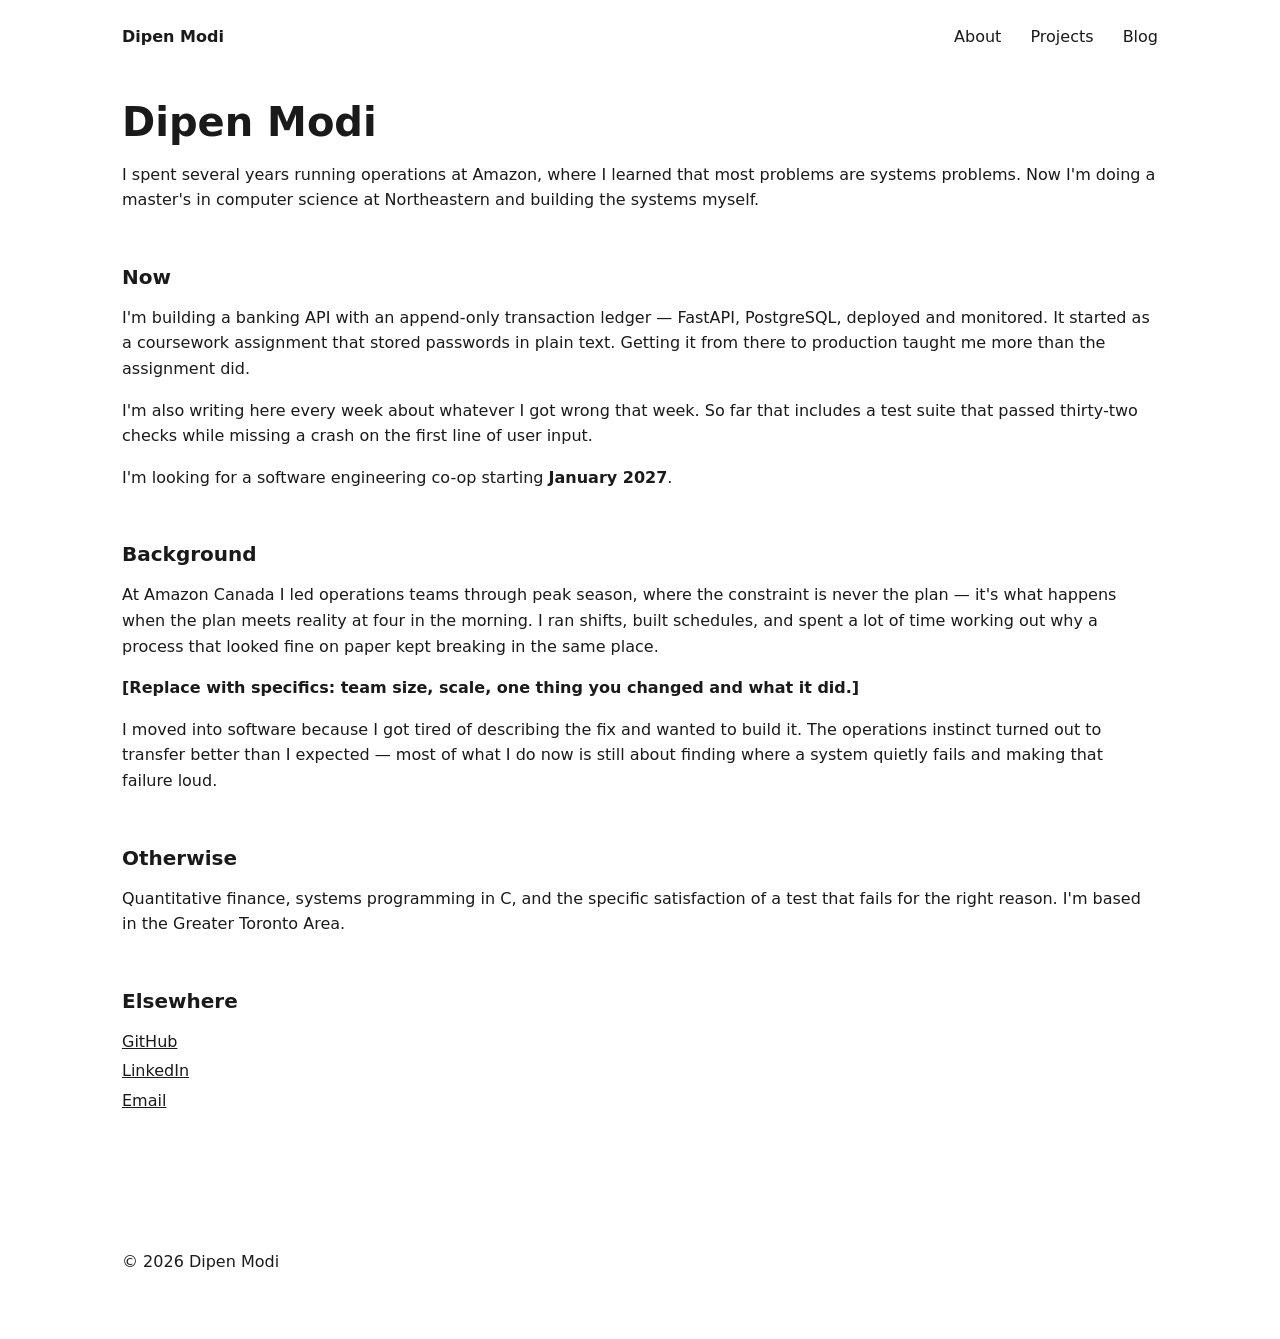
==== index.html @ b19bd4fd "Added base stylesheet and About Page layout" ====
<!DOCTYPE html>
<html lang="en">
<head>
    <meta charset="UTF-8">
    <meta name="viewport" content="width=device-width, initial-scale=1.0">
    <title>Dipen Modi</title>
    <meta name="description" content="Software engineer and CS master's student in Toronto. Previously operations at Amazon. I write about what I build.">
    <link rel="stylesheet" href="/styles.css">
</head>
<body>

<header class="site-header">
    <a class="wordmark" href="/">Dipen Modi</a>
    <nav class="site-nav">
        <a href="/">About</a>
        <a href="/projects/">Projects</a>
        <a href="/blog/">Blog</a>
    </nav>
</header>

<main>

    <section class="intro">
        <h1>Dipen Modi</h1>
        <p class="lede">
            I spent several years running operations at Amazon, where I learned
            that most problems are systems problems. Now I'm doing a master's in
            computer science at Northeastern and building the systems myself.
        </p>
    </section>

    <section class="now">
        <h2>Now</h2>
        <p>
            I'm building a banking API with an append-only transaction ledger —
            FastAPI, PostgreSQL, deployed and monitored. It started as a
            coursework assignment that stored passwords in plain text. Getting it
            from there to production taught me more than the assignment did.
        </p>
        <p>
            I'm also writing here every week about whatever I got wrong that
            week. So far that includes a test suite that passed thirty-two
            checks while missing a crash on the first line of user input.
        </p>
        <p>
            I'm looking for a software engineering co-op starting
            <strong>January 2027</strong>.
        </p>
    </section>

    <section class="background">
        <h2>Background</h2>
        <p>
            At Amazon Canada I led operations teams through peak season, where
            the constraint is never the plan — it's what happens when the plan
            meets reality at four in the morning. I ran shifts, built schedules,
            and spent a lot of time working out why a process that looked fine on
            paper kept breaking in the same place.
        </p>
        <p>
            <strong>[Replace with specifics: team size, scale, one thing you
            changed and what it did.]</strong>
        </p>
        <p>
            I moved into software because I got tired of describing the fix and
            wanted to build it. The operations instinct turned out to transfer
            better than I expected — most of what I do now is still about finding
            where a system quietly fails and making that failure loud.
        </p>
    </section>

    <section class="interests">
        <h2>Otherwise</h2>
        <p>
            Quantitative finance, systems programming in C, and the specific
            satisfaction of a test that fails for the right reason. I'm based in
            the Greater Toronto Area.
        </p>
    </section>

    <section class="contact">
        <h2>Elsewhere</h2>
        <ul class="link-list">
            <li><a href="https://github.com/dmodi07">GitHub</a></li>
            <li><a href="https://linkedin.com/in/[YOUR-HANDLE]">LinkedIn</a></li>
            <li><a href="mailto:[YOUR-EMAIL]">Email</a></li>
        </ul>
    </section>

</main>

<footer class="site-footer">
    <p>&copy; 2026 Dipen Modi</p>
</footer>

</body>
</html>
---- styles.css ----
/* Reset and base: wiping browser defaults */
* {
    box-sizing: border-box;
    margin: 0;
    padding: 0;
}

body {
    font-family: system-ui, sans-serif; /* if not supported, fall back to sans-serif */
    line-height: 1.6;   /* unitless meaning 1.6 times the font size */
    color: #1a1a1a;
    background: #ffffff;
}

/* The Container: */
.site-header,
main,
.site-footer {
    max-width: 1100px;
    margin-left: auto;
    margin-right: auto;
    padding-left: 32px;
    padding-right: 32px;
}



.site-header {
    display: flex;
    justify-content: space-between;
    align-items: center;
    padding-top: 24px;
    padding-bottom: 24px;
}

.wordmark{
    text-decoration: none;
    font-weight: 600;
}

main {
    padding-top: 24px;
    padding-bottom: 64px;
}

.site-footer {
    padding-top: 24px;
    padding-bottom: 48px;
}

.link-list {
    list-style: none;
}

.link-list li {
    margin-bottom: 4px;
}

/* Typography: */
h1 {
    font-size: 2.5rem;  /* rem = relative to the root font size (16px by default) */
    line-height: 1.2;
    margin-bottom: 16px;
}

h2 {
    font-size: 1.25rem;
    margin-bottom: 12px;
}

p {
    margin-bottom: 16px;
}


/* Links and nav: */
a {
    color: #1a1a1a;
}

.site-nav a {
    text-decoration: none;
    margin-left: 24px;
}

.site-nav a:hover {
    text-decoration: underline;
}


/* Spacing between Sections: */
main section {
    margin-bottom: 48px;
}
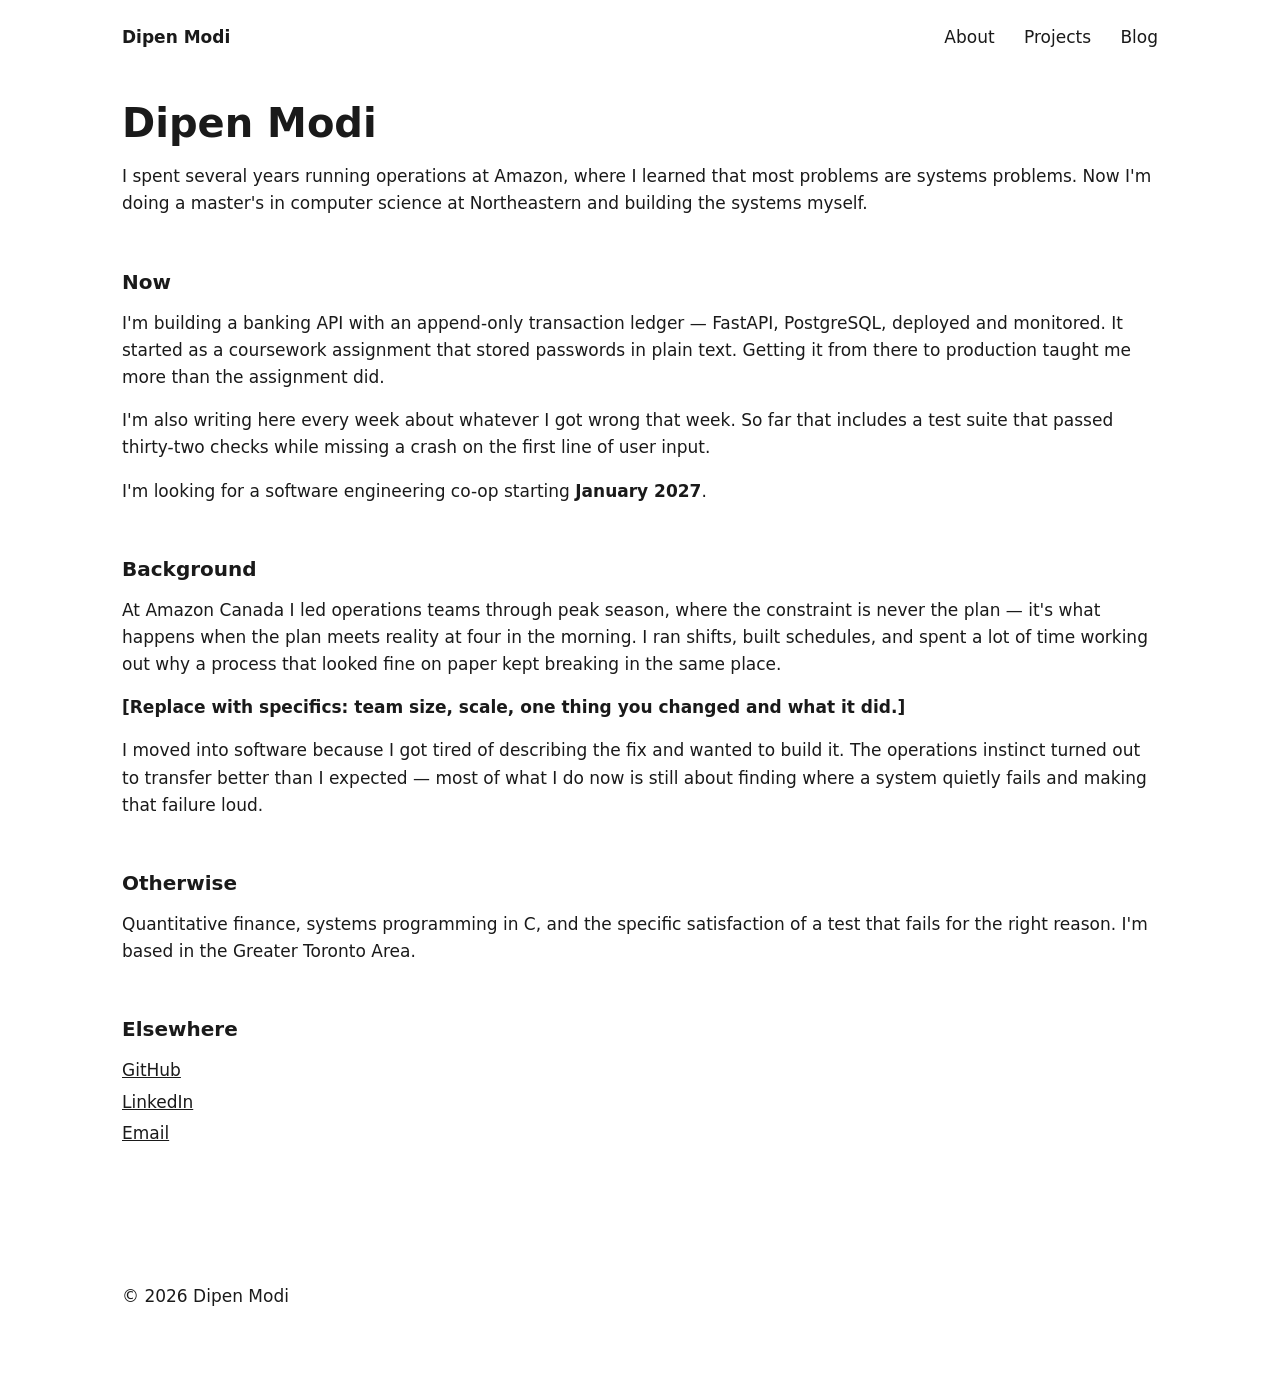
==== commit 8815223c: "Edited stylesheet" ====
--- a/index.html
+++ b/index.html
@@ -20,7 +20,7 @@
 
 <main>
 
-    <section class="intro">
+    <section class="intro prose">
         <h1>Dipen Modi</h1>
         <p class="lede">
             I spent several years running operations at Amazon, where I learned
@@ -29,7 +29,7 @@
         </p>
     </section>
 
-    <section class="now">
+    <section class="now prose">
         <h2>Now</h2>
         <p>
             I'm building a banking API with an append-only transaction ledger —
@@ -48,7 +48,7 @@
         </p>
     </section>
 
-    <section class="background">
+    <section class="background prose">
         <h2>Background</h2>
         <p>
             At Amazon Canada I led operations teams through peak season, where
@@ -69,7 +69,7 @@
         </p>
     </section>
 
-    <section class="interests">
+    <section class="interests prose">
         <h2>Otherwise</h2>
         <p>
             Quantitative finance, systems programming in C, and the specific
--- a/styles.css
+++ b/styles.css
@@ -10,6 +10,7 @@
     line-height: 1.6;   /* unitless meaning 1.6 times the font size */
     color: #1a1a1a;
     background: #ffffff;
+    font-size: 1.0625rem;   /* 17px */
 }
 
 /* The Container: */
@@ -23,6 +24,10 @@
     padding-right: 32px;
 }
 
+/* Narrow: for reading */
+.prose {
+    max-width: 120ch;
+}
 
 
 .site-header {
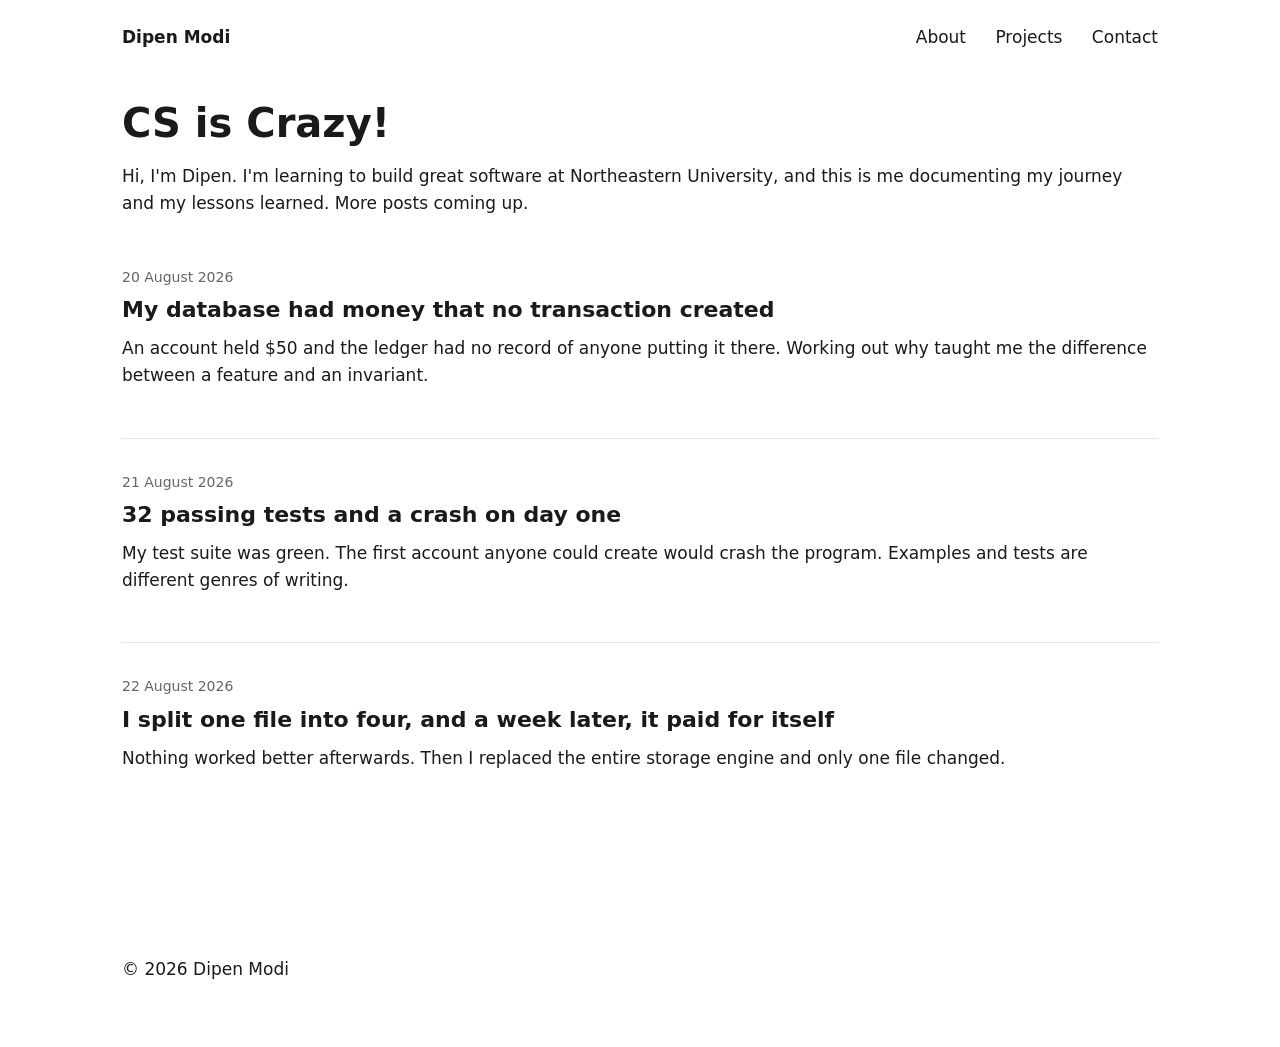
==== commit 5fbf88fd: "Restructuring site: Blog as homepage" ====
--- a/index.html
+++ b/index.html
@@ -1,97 +1,52 @@
 <!DOCTYPE html>
 <html lang="en">
-<head>
-    <meta charset="UTF-8">
-    <meta name="viewport" content="width=device-width, initial-scale=1.0">
-    <title>Dipen Modi</title>
-    <meta name="description" content="Software engineer and CS master's student in Toronto. Previously operations at Amazon. I write about what I build.">
-    <link rel="stylesheet" href="/styles.css">
-</head>
-<body>
+    <head>
+        <meta charset="UTF-8">
+        <meta name="viewport" content="width=device-width, initial-scale=1.0">
+        <title>CS is Crazy</title>
+        <meta name="description" content="I'm learning to build software and this is me documenting my journey and lessons learned.">
+        <link rel="stylesheet" href="/styles.css">
+    </head>
 
-<header class="site-header">
-    <a class="wordmark" href="/">Dipen Modi</a>
-    <nav class="site-nav">
-        <a href="/">About</a>
-        <a href="/projects/">Projects</a>
-        <a href="/blog/">Blog</a>
-    </nav>
-</header>
+    <body>
+        <header class="site-header">
+            <a class="wordmark" href="/">Dipen Modi</a>
+            <nav class="site-nav">
+                <a href="/about/">About</a>
+                <a href="/projects/">Projects</a>
+                <a href="/contact/">Contact</a>
+            </nav>
+        </header>
 
-<main>
+        <main>
+            <section class="page-intro prose">
+                <h1>CS is Crazy!</h1>
+                <p>Hi, I'm Dipen. I'm learning to build great software at Northeastern University, and this is me documenting my journey and my lessons learned. More posts coming up.</p>
+            </section>
 
-    <section class="intro prose">
-        <h1>Dipen Modi</h1>
-        <p class="lede">
-            I spent several years running operations at Amazon, where I learned
-            that most problems are systems problems. Now I'm doing a master's in
-            computer science at Northeastern and building the systems myself.
-        </p>
-    </section>
+            <section class="post-list prose">
+                <article class="post-item">
+                    <p class="post-date"><time datetime="2026-08-20">20 August 2026</time></p>
+                    <h2><a href="/blog/money-no-transaction-created/">My database had money that no transaction created</a></h2>
+                    <p>An account held $50 and the ledger had no record of anyone putting it there. Working out why taught me the difference between a feature and an invariant.</p>
+                </article>
 
-    <section class="now prose">
-        <h2>Now</h2>
-        <p>
-            I'm building a banking API with an append-only transaction ledger —
-            FastAPI, PostgreSQL, deployed and monitored. It started as a
-            coursework assignment that stored passwords in plain text. Getting it
-            from there to production taught me more than the assignment did.
-        </p>
-        <p>
-            I'm also writing here every week about whatever I got wrong that
-            week. So far that includes a test suite that passed thirty-two
-            checks while missing a crash on the first line of user input.
-        </p>
-        <p>
-            I'm looking for a software engineering co-op starting
-            <strong>January 2027</strong>.
-        </p>
-    </section>
+                <article class="post-item">
+                    <p class="post-date"><time datetime="2026-08-21">21 August 2026</time></p>
+                    <h2><a href="/blog/32-passing-tests/">32 passing tests and a crash on day one</a></h2>
+                    <p>My test suite was green. The first account anyone could create would crash the program. Examples and tests are different genres of writing.</p>
+                </article>
 
-    <section class="background prose">
-        <h2>Background</h2>
-        <p>
-            At Amazon Canada I led operations teams through peak season, where
-            the constraint is never the plan — it's what happens when the plan
-            meets reality at four in the morning. I ran shifts, built schedules,
-            and spent a lot of time working out why a process that looked fine on
-            paper kept breaking in the same place.
-        </p>
-        <p>
-            <strong>[Replace with specifics: team size, scale, one thing you
-            changed and what it did.]</strong>
-        </p>
-        <p>
-            I moved into software because I got tired of describing the fix and
-            wanted to build it. The operations instinct turned out to transfer
-            better than I expected — most of what I do now is still about finding
-            where a system quietly fails and making that failure loud.
-        </p>
-    </section>
+                <article class="post-item">
+                    <p class="post-date"><time datetime="2026-08-22">22 August 2026</time></p>
+                    <h2><a href="/blog/one-file-into-four/">I split one file into four, and a week later, it paid for itself</a></h2>
+                    <p>Nothing worked better afterwards. Then I replaced the entire storage engine and only one file changed.</p>
+                </article>
+            </section>
+        </main>
 
-    <section class="interests prose">
-        <h2>Otherwise</h2>
-        <p>
-            Quantitative finance, systems programming in C, and the specific
-            satisfaction of a test that fails for the right reason. I'm based in
-            the Greater Toronto Area.
-        </p>
-    </section>
-
-    <section class="contact">
-        <h2>Elsewhere</h2>
-        <ul class="link-list">
-            <li><a href="https://github.com/dmodi07">GitHub</a></li>
-            <li><a href="https://linkedin.com/in/[YOUR-HANDLE]">LinkedIn</a></li>
-            <li><a href="mailto:[YOUR-EMAIL]">Email</a></li>
-        </ul>
-    </section>
-
-</main>
-
-<footer class="site-footer">
-    <p>&copy; 2026 Dipen Modi</p>
-</footer>
-
-</body>
+        <footer class="site-footer">
+            <p>&copy; 2026 Dipen Modi</p>
+        </footer>
+    </body>
 </html>
--- a/styles.css
+++ b/styles.css
@@ -1,105 +1,270 @@
-/* Reset and base: wiping browser defaults */
-* {
-    box-sizing: border-box;
-    margin: 0;
-    padding: 0;
+    /* Reset and base: wiping browser defaults */
+    * {
+        box-sizing: border-box;
+        margin: 0;
+        padding: 0;
+    }
+
+    body {
+        font-family: system-ui, sans-serif; /* if not supported, fall back to sans-serif */
+        line-height: 1.6;   /* unitless meaning 1.6 times the font size */
+        color: #1a1a1a;
+        background: #ffffff;
+        font-size: 1.0625rem;   /* 17px */
+    }
+
+    /* The Container: */
+    .site-header,
+    main,
+    .site-footer {
+        max-width: 1100px;
+        margin-left: auto;
+        margin-right: auto;
+        padding-left: 32px;
+        padding-right: 32px;
+    }
+
+    /* Narrow: for reading */
+    .prose {
+        max-width: 120ch;
+    }
+
+
+    .site-header {
+        display: flex;
+        justify-content: space-between;
+        align-items: center;
+        padding-top: 24px;
+        padding-bottom: 24px;
+    }
+
+    .wordmark{
+        text-decoration: none;
+        font-weight: 600;
+    }
+
+    main {
+        padding-top: 24px;
+        padding-bottom: 64px;
+    }
+
+    .site-footer {
+        padding-top: 24px;
+        padding-bottom: 48px;
+    }
+
+    .link-list {
+        list-style: none;
+    }
+
+    .link-list li {
+        margin-bottom: 4px;
+    }
+
+    /* Typography: */
+    h1 {
+        font-size: 2.5rem;  /* rem = relative to the root font size (16px by default) */
+        line-height: 1.2;
+        margin-bottom: 16px;
+    }
+
+    h2 {
+        font-size: 1.25rem;
+        margin-bottom: 12px;
+    }
+
+    p {
+        margin-bottom: 16px;
+        /* Latex-like wrap: */
+        /* text-align: justify;
+        hyphens: auto;
+        */
+    }
+
+
+    /* Links and nav: */
+    a {
+        color: #1a1a1a;
+    }
+
+    .site-nav a {
+        text-decoration: none;
+        margin-left: 24px;
+    }
+
+    .site-nav a:hover {
+        text-decoration: underline;
+    }
+
+
+    /* Spacing between Sections: */
+    main section {
+        margin-bottom: 48px;
+    }
+
+
+/*  Responsive: phones & small screens
+    Rules in here only apply when the viewport is <700px */
+@media (max-width: 700px) {
+    /*
+    .site-header {
+        flex-direction: column;
+        align-items: flex-start;
+        gap: 12px;
+    }
+    */
+
+    .site-nav {
+        display: flex;
+        flex-wrap: wrap;
+        gap: 20px;
+    }
+
+    .site-nav a {
+        margin-left: 0;
+    }
+
+    .site-header,
+    main,
+    .site-footer {
+        padding-left: 20px;
+        padding-right: 20px;
+    }
+
+    h1 {
+        font-size: 2rem;
+    }
+
+    main section {
+        margin-bottom: 36px;
+    }
+
+    p {
+        text-align: justify;
+        hyphens: auto;
+    }
 }
 
-body {
-    font-family: system-ui, sans-serif; /* if not supported, fall back to sans-serif */
-    line-height: 1.6;   /* unitless meaning 1.6 times the font size */
-    color: #1a1a1a;
-    background: #ffffff;
-    font-size: 1.0625rem;   /* 17px */
-}
-
-/* The Container: */
-.site-header,
-main,
-.site-footer {
-    max-width: 1100px;
-    margin-left: auto;
-    margin-right: auto;
-    padding-left: 32px;
-    padding-right: 32px;
-}
-
-/* Narrow: for reading */
-.prose {
-    max-width: 120ch;
-}
-
-
-.site-header {
-    display: flex;
-    justify-content: space-between;
-    align-items: center;
-    padding-top: 24px;
-    padding-bottom: 24px;
-}
-
-.wordmark{
-    text-decoration: none;
-    font-weight: 600;
-}
-
-main {
-    padding-top: 24px;
-    padding-bottom: 64px;
-}
-
-.site-footer {
-    padding-top: 24px;
-    padding-bottom: 48px;
-}
-
-.link-list {
-    list-style: none;
-}
-
-.link-list li {
-    margin-bottom: 4px;
-}
-
-/* Typography: */
-h1 {
-    font-size: 2.5rem;  /* rem = relative to the root font size (16px by default) */
-    line-height: 1.2;
-    margin-bottom: 16px;
-}
-
-h2 {
-    font-size: 1.25rem;
-    margin-bottom: 12px;
-}
-
-p {
-    margin-bottom: 16px;
-}
-
-
-/* Links and nav: */
-a {
-    color: #1a1a1a;
-}
-
-.site-nav a {
-    text-decoration: none;
-    margin-left: 24px;
-}
-
-.site-nav a:hover {
-    text-decoration: underline;
-}
-
-
-/* Spacing between Sections: */
-main section {
-    margin-bottom: 48px;
-}
-
-
-
-
-
-
+/*  Projects  */
+    .project-grid {
+        display: grid;
+        grid-template-columns: repeat(auto-fit, minmax(320px, 1fr));
+        gap: 24px;
+    }
+
+    .project-card {
+        border: 1px solid #e5e5e5;
+        border-radius: 8px;
+        padding: 24px;
+    }
+
+    .project-card h2 {
+        margin-bottom: 4px;
+    }
+
+    .project-stack {
+        font-size: 0.875rem;
+        color: #666;
+        margin-bottom: 16px;
+    }
+
+    .project-links {
+        margin-bottom: 0;
+    }
+
+    .project-links a {
+        margin-right: 16px;
+    }
+
+
+/*  Blog index  */
+    .post-item {
+        padding-bottom: 32px;
+        margin-bottom: 32px;
+        border-bottom: 1px solid #e5e5e5;
+    }
+
+    .post-item:last-child {
+        border-bottom: none;
+    }
+
+    .post-date {
+        font-size: 0.875rem;
+        color: #666;
+        margin-bottom: 4px;
+    }
+
+    .post-item h2 {
+        font-size: 1.375rem;
+        margin-bottom: 8px;
+    }
+
+    .post-item h2 a {
+        text-decoration: none;
+    }
+
+    .post-item h2 a:hover {
+        text-decoration: underline;
+    }
+
+
+
+/*  Post pages  */
+    .post-header {
+        margin-bottom: 32px;
+    }
+
+    .post h2 {
+        font-size: 1.375rem;
+        margin-top: 40px;
+        margin-bottom: 12px;
+    }
+
+    .post pre {
+        background: #f6f6f6;
+        border-radius: 6px;
+        padding: 16px;
+        overflow-x: auto;   /* long code lines get a horizontal scrollbar */
+        margin-bottom: 20px;
+        font-size: 0.875rem;
+        line-height: 1.5;
+    }
+
+    .post code {
+        font-family: ui-monospace, "SF Mono", Menlo, menospace;
+    }
+
+    .post :not(pre) > code {
+        background: #f0f0f0;
+        padding: 2px 5px;
+        border-radius: 4px;
+        font-size: 0.9em;
+    }
+
+    .post-back {
+        margin-top: 56px;
+        padding-top: 24px;
+        border-top: 1px solid #e5e5e5;
+        font-size: 0.9375rem;
+    }
+
+    .post-back a {
+        text-decoration: none;
+        color: #666;
+    }
+
+    .post-back a:hover {
+        color: #1a1a1a;
+    }
+
+    .post blockquote {
+        border-left: 3px solid #1a1a1a;
+        padding-left: 20px;
+        margin: 24px 0;
+        font-style: italic;
+    }
+
+    .post ul {
+        margin-bottom: 20px;
+        padding-left: 24px;
+    }
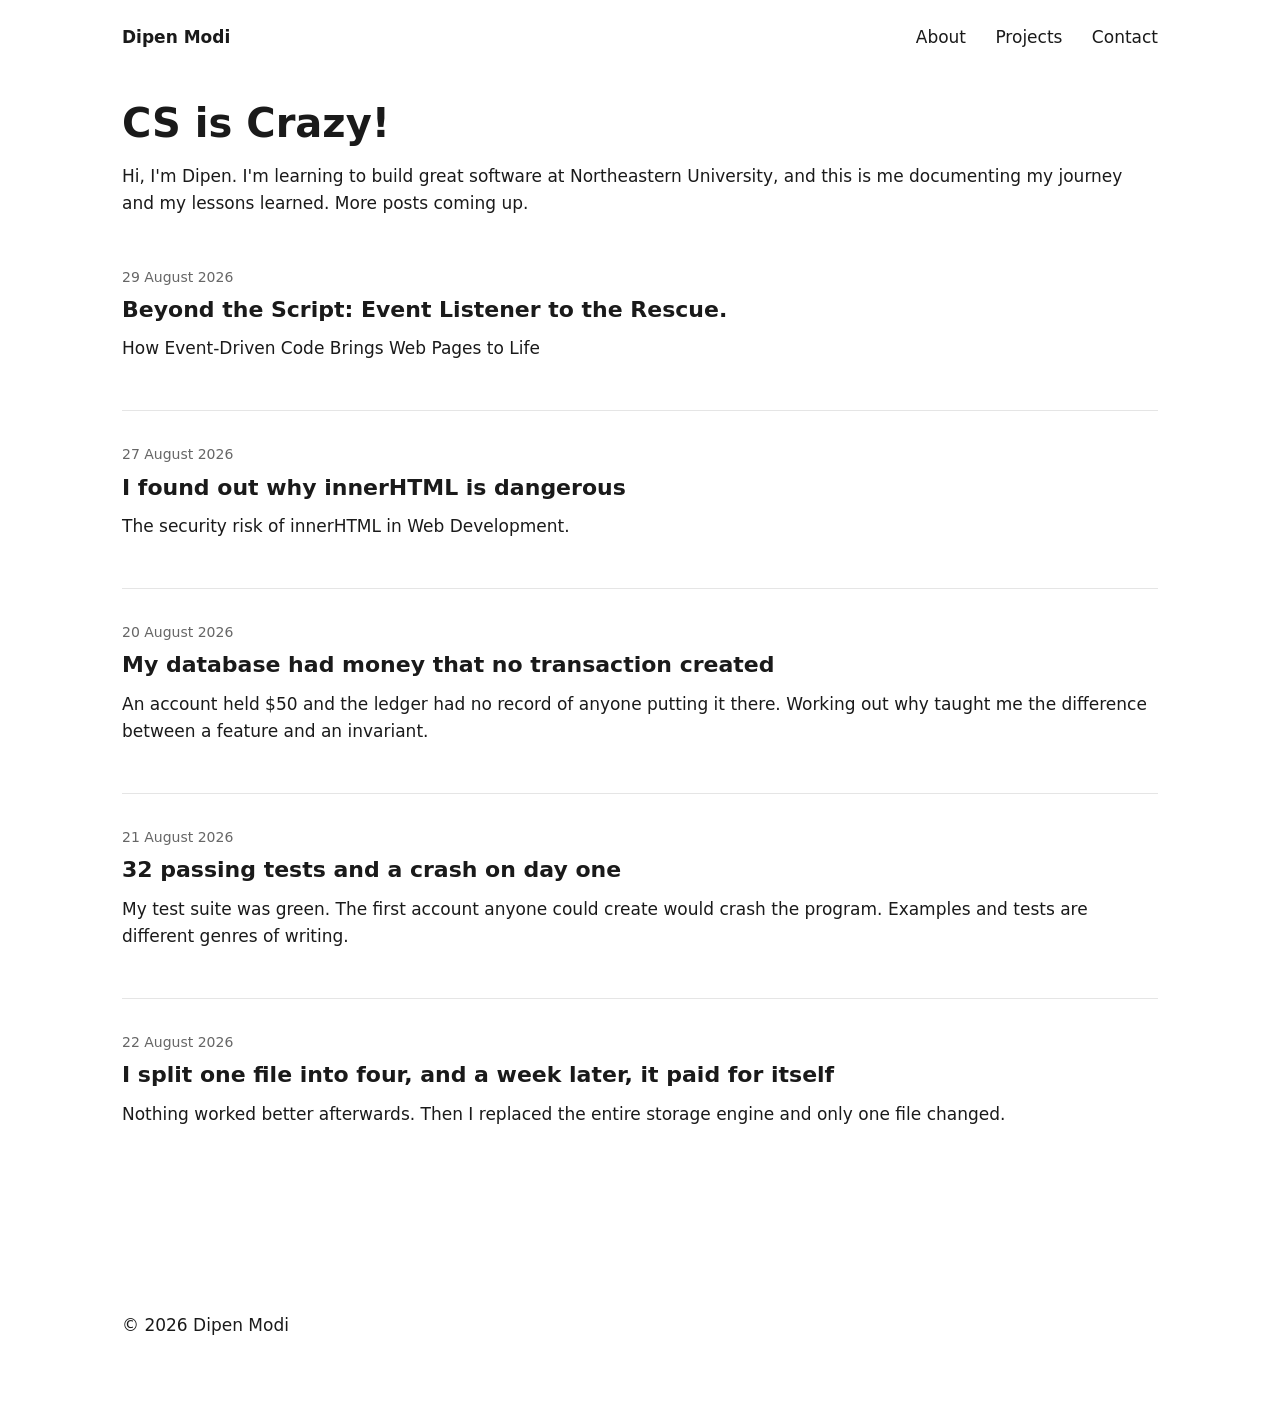
==== commit d48d90a5: "fixed 'All posts' not working error" ====
--- a/index.html
+++ b/index.html
@@ -25,6 +25,19 @@
             </section>
 
             <section class="post-list prose">
+
+                <article class="post-item">
+                    <p class="post-date"><time datetime="2026-08-29">29 August 2026</time></p>
+                    <h2><a href="/blog/event-listener-to-the-rescue/">Beyond the Script: Event Listener to the Rescue.</a></h2>
+                    <p>How Event-Driven Code Brings Web Pages to Life</p>
+                </article>
+
+                <article class="post-item">
+                    <p class="post-date"><time datetime="2026-08-27">27 August 2026</time></p>
+                    <h2><a href="/blog/I-found-out-why-innerHTML-is-dangerous">I found out why innerHTML is dangerous</a></h2>
+                    <p>The security risk of innerHTML in Web Development.</p>
+                </article>
+
                 <article class="post-item">
                     <p class="post-date"><time datetime="2026-08-20">20 August 2026</time></p>
                     <h2><a href="/blog/money-no-transaction-created/">My database had money that no transaction created</a></h2>
@@ -42,6 +55,8 @@
                     <h2><a href="/blog/one-file-into-four/">I split one file into four, and a week later, it paid for itself</a></h2>
                     <p>Nothing worked better afterwards. Then I replaced the entire storage engine and only one file changed.</p>
                 </article>
+
+
             </section>
         </main>
 
--- a/styles.css
+++ b/styles.css
@@ -268,3 +268,51 @@
         margin-bottom: 20px;
         padding-left: 24px;
     }
+
+
+
+
+
+
+
+/*  Contact Form  */
+    .contact-form label {
+        display: block;
+        margin-bottom: 4px;
+        font-size: 0.9375rem;
+    }
+
+    .contact-form input[type="text"],
+    .contact-form input[type="email"],
+    .contact-form textarea {
+        display: block;
+        width: 100%;
+        max-width: 480px;
+        padding: 10px 12px;
+        margin-bottom: 20px;
+        border: 1px solid #ccc;
+        border-radius: 6px;
+        font-family: inherit; /* without inherit, */
+        font-size: 1rem;
+    }
+
+    .contact-form textarea{
+        resize: vertical;
+    }
+
+    .contact-form button {
+        padding: 10px 24px;
+        border: none;
+        border-radius: 6px;
+        background: #1a1a1a;
+        color: #fff;
+        font-family: inherit;
+        font-size: 1rem;
+        cursor: pointer;
+    }
+
+    .contact-form button:hover {
+        background: #444;
+    }
+
+
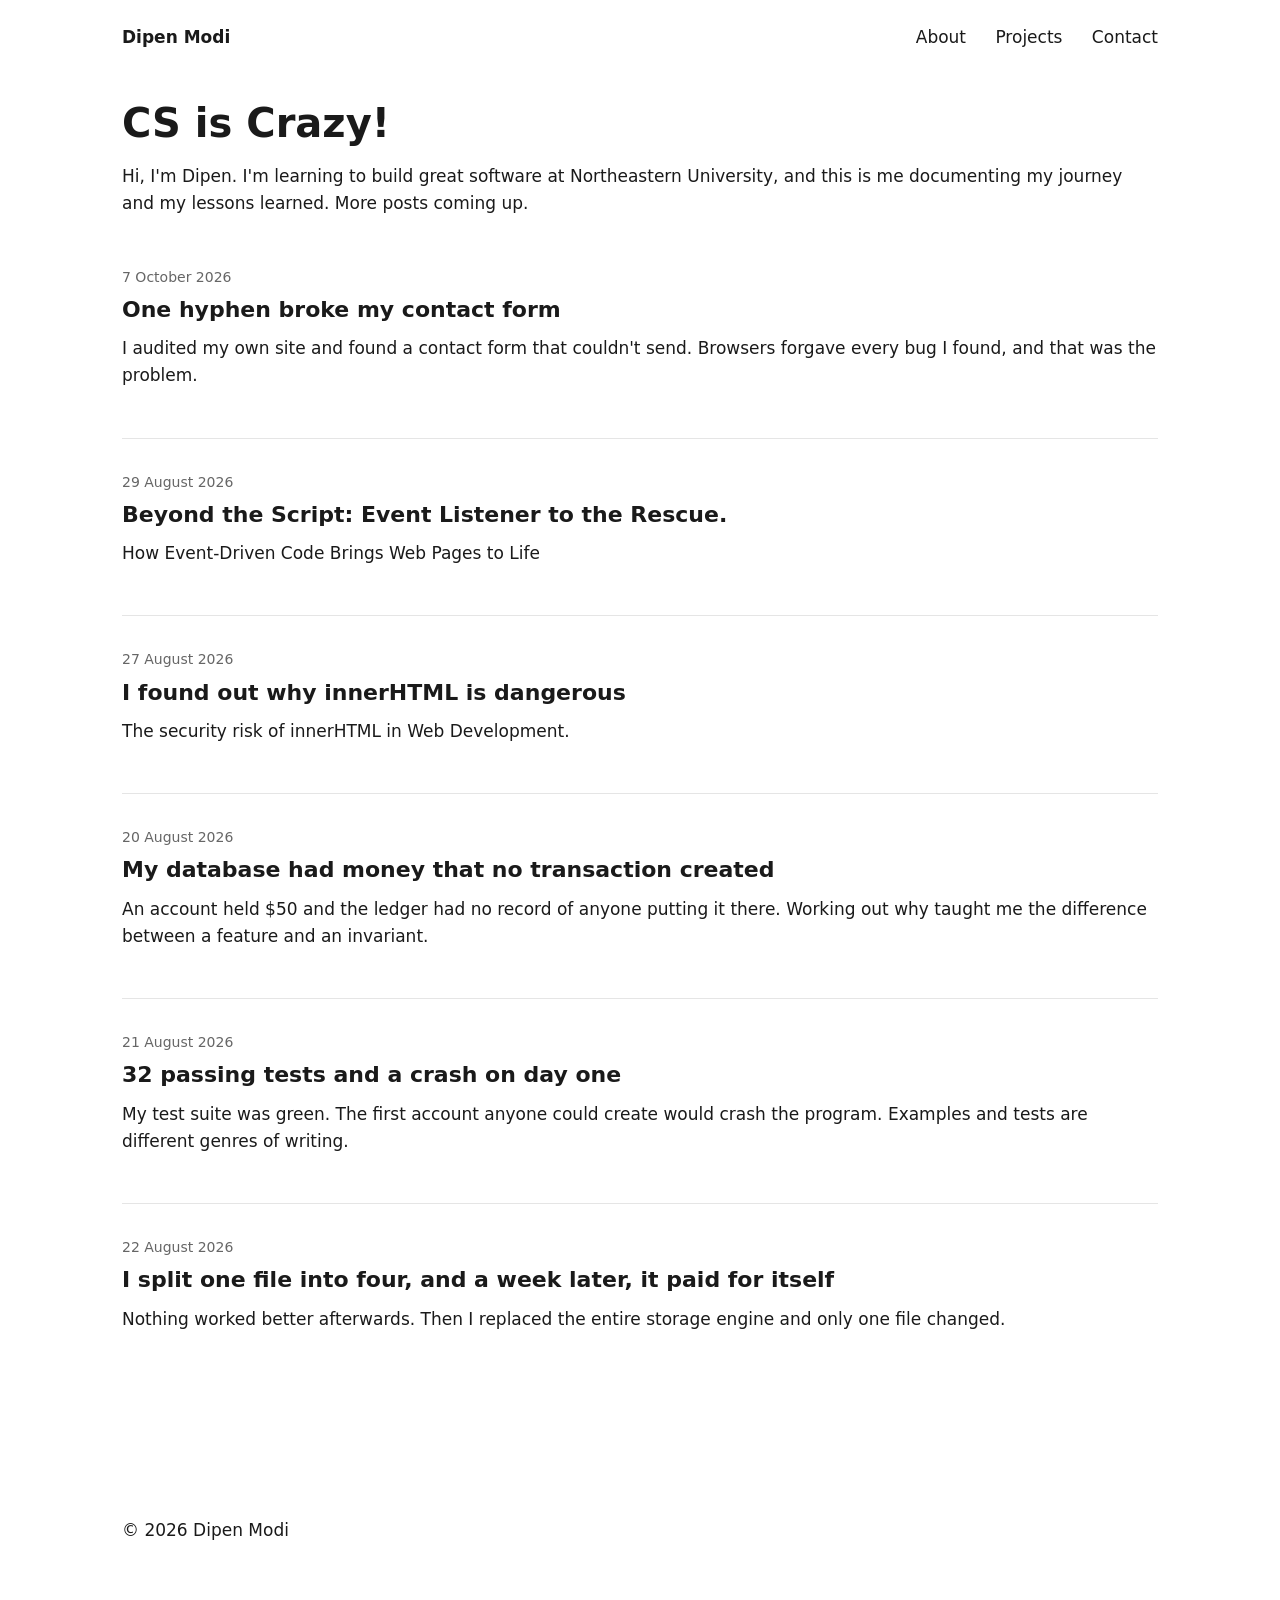
==== commit a5248daa: "Fix contact form, add site-audit post, improve post readability - Rename Web3Forms field access-key " ====
--- a/index.html
+++ b/index.html
@@ -25,6 +25,12 @@
             </section>
 
             <section class="post-list prose">
+
+                <article class="post-item">
+                    <p class="post-date"><time datetime="2026-10-07">7 October 2026</time></p>
+                    <h2><a href="/blog/one-hyphen-broke-my-contact-form/">One hyphen broke my contact form</a></h2>
+                    <p>I audited my own site and found a contact form that couldn't send. Browsers forgave every bug I found, and that was the problem.</p>
+                </article>
 
                 <article class="post-item">
                     <p class="post-date"><time datetime="2026-08-29">29 August 2026</time></p>
--- a/styles.css
+++ b/styles.css
@@ -210,6 +210,23 @@
 
 
 /*  Post pages  */
+    /* ~70 characters per line is the comfortable reading width */
+    .post,
+    .post-back,
+    .comments {
+        max-width: 70ch;
+    }
+
+    .post p,
+    .post li {
+        text-align: left;   /* override the mobile justify: no uneven gaps in articles */
+        hyphens: manual;
+    }
+
+    .post li {
+        margin-bottom: 10px;
+    }
+
     .post-header {
         margin-bottom: 32px;
     }
@@ -231,7 +248,7 @@
     }
 
     .post code {
-        font-family: ui-monospace, "SF Mono", Menlo, menospace;
+        font-family: ui-monospace, "SF Mono", Menlo, monospace;
     }
 
     .post :not(pre) > code {
@@ -269,9 +286,22 @@
         padding-left: 24px;
     }
 
-
-
-
+    .comments {
+        margin-top: 56px;
+        padding-top: 32px;
+        border-top: 1px solid #e5e5e5;
+    }
+
+    .comments h2 {
+        font-size: 1.25rem;
+        margin-bottom: 20px;
+    }
+
+    #cusdis_thread iframe {
+        width: 100% !important;
+        min-height: 520px !important;
+        border: none;
+    }
 
 
 
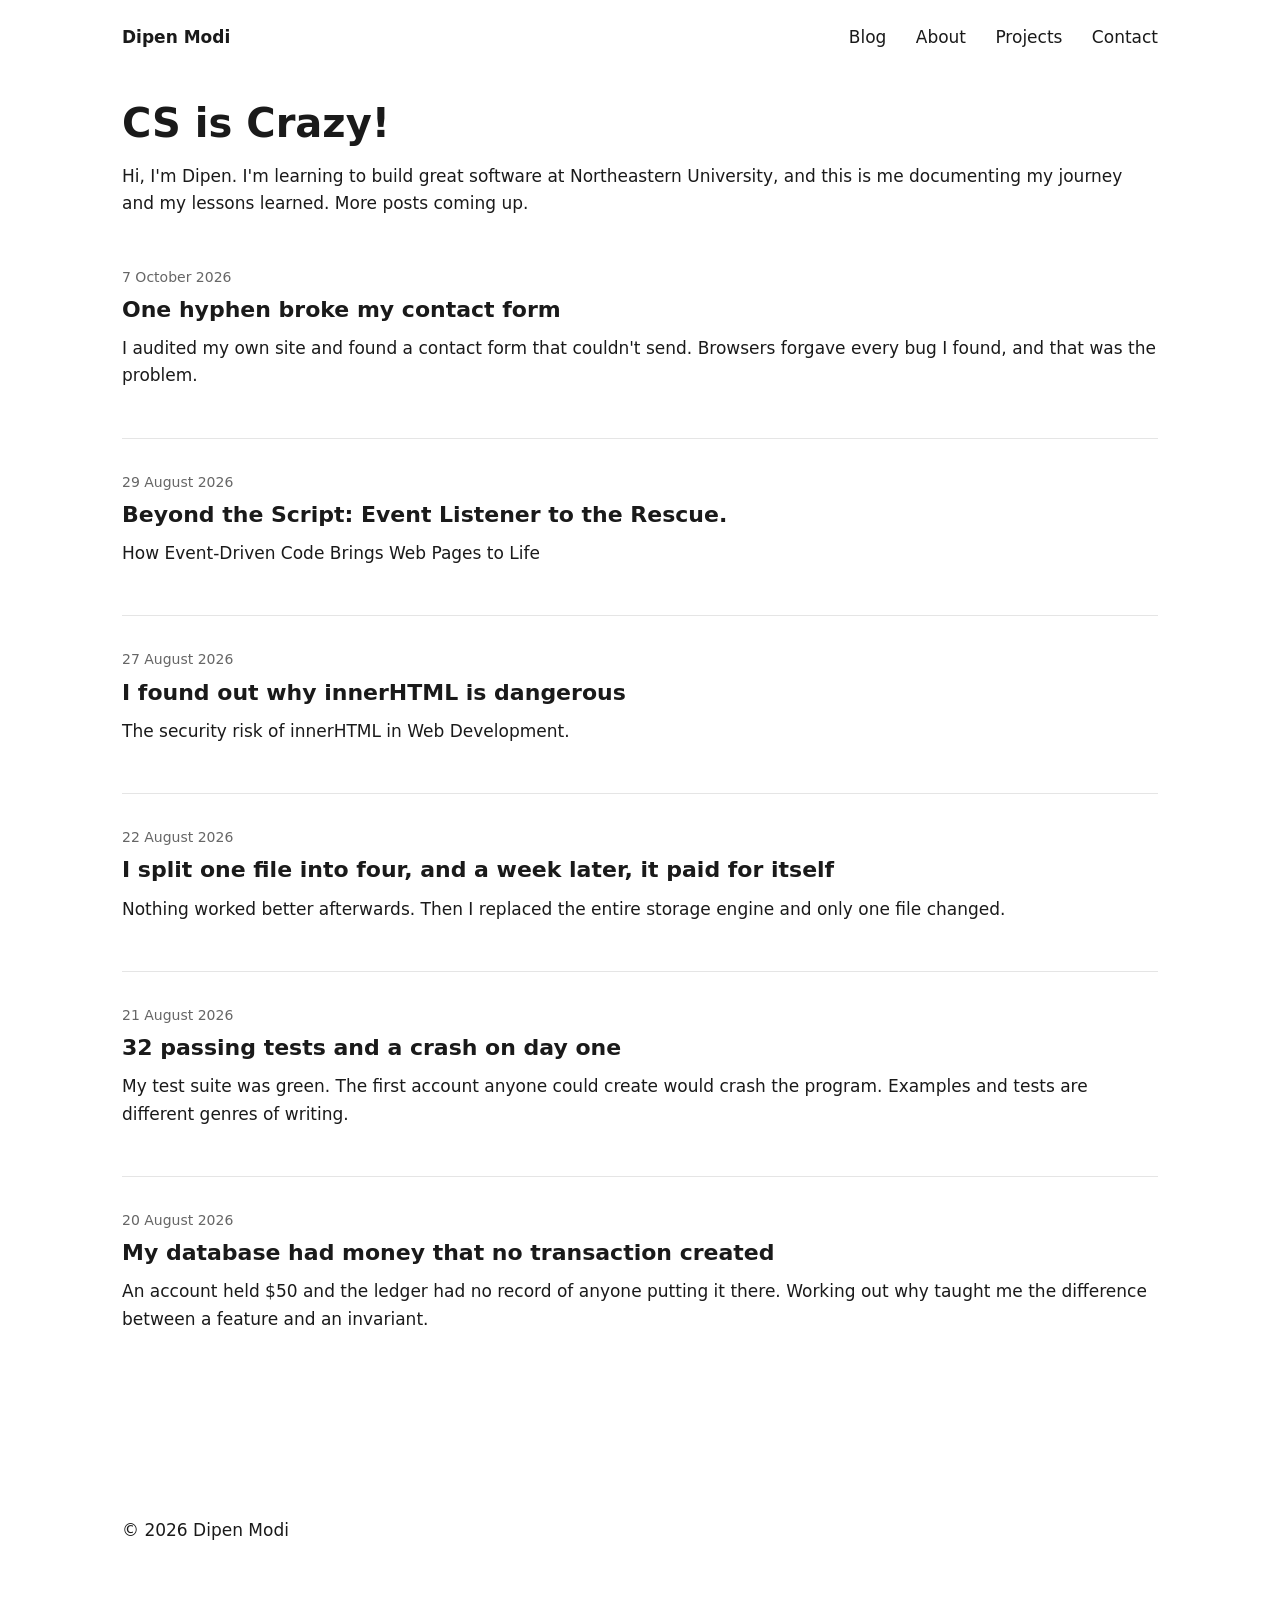
==== commit cc6662fe: "Tidy homepage: sort posts by date, add Blog nav link, fix link slash" ====
--- a/index.html
+++ b/index.html
@@ -12,6 +12,7 @@
         <header class="site-header">
             <a class="wordmark" href="/">Dipen Modi</a>
             <nav class="site-nav">
+                <a href="/">Blog</a>
                 <a href="/about/">About</a>
                 <a href="/projects/">Projects</a>
                 <a href="/contact/">Contact</a>
@@ -40,14 +41,14 @@
 
                 <article class="post-item">
                     <p class="post-date"><time datetime="2026-08-27">27 August 2026</time></p>
-                    <h2><a href="/blog/I-found-out-why-innerHTML-is-dangerous">I found out why innerHTML is dangerous</a></h2>
+                    <h2><a href="/blog/I-found-out-why-innerHTML-is-dangerous/">I found out why innerHTML is dangerous</a></h2>
                     <p>The security risk of innerHTML in Web Development.</p>
                 </article>
 
                 <article class="post-item">
-                    <p class="post-date"><time datetime="2026-08-20">20 August 2026</time></p>
-                    <h2><a href="/blog/money-no-transaction-created/">My database had money that no transaction created</a></h2>
-                    <p>An account held $50 and the ledger had no record of anyone putting it there. Working out why taught me the difference between a feature and an invariant.</p>
+                    <p class="post-date"><time datetime="2026-08-22">22 August 2026</time></p>
+                    <h2><a href="/blog/one-file-into-four/">I split one file into four, and a week later, it paid for itself</a></h2>
+                    <p>Nothing worked better afterwards. Then I replaced the entire storage engine and only one file changed.</p>
                 </article>
 
                 <article class="post-item">
@@ -57,9 +58,9 @@
                 </article>
 
                 <article class="post-item">
-                    <p class="post-date"><time datetime="2026-08-22">22 August 2026</time></p>
-                    <h2><a href="/blog/one-file-into-four/">I split one file into four, and a week later, it paid for itself</a></h2>
-                    <p>Nothing worked better afterwards. Then I replaced the entire storage engine and only one file changed.</p>
+                    <p class="post-date"><time datetime="2026-08-20">20 August 2026</time></p>
+                    <h2><a href="/blog/money-no-transaction-created/">My database had money that no transaction created</a></h2>
+                    <p>An account held $50 and the ledger had no record of anyone putting it there. Working out why taught me the difference between a feature and an invariant.</p>
                 </article>
 
 
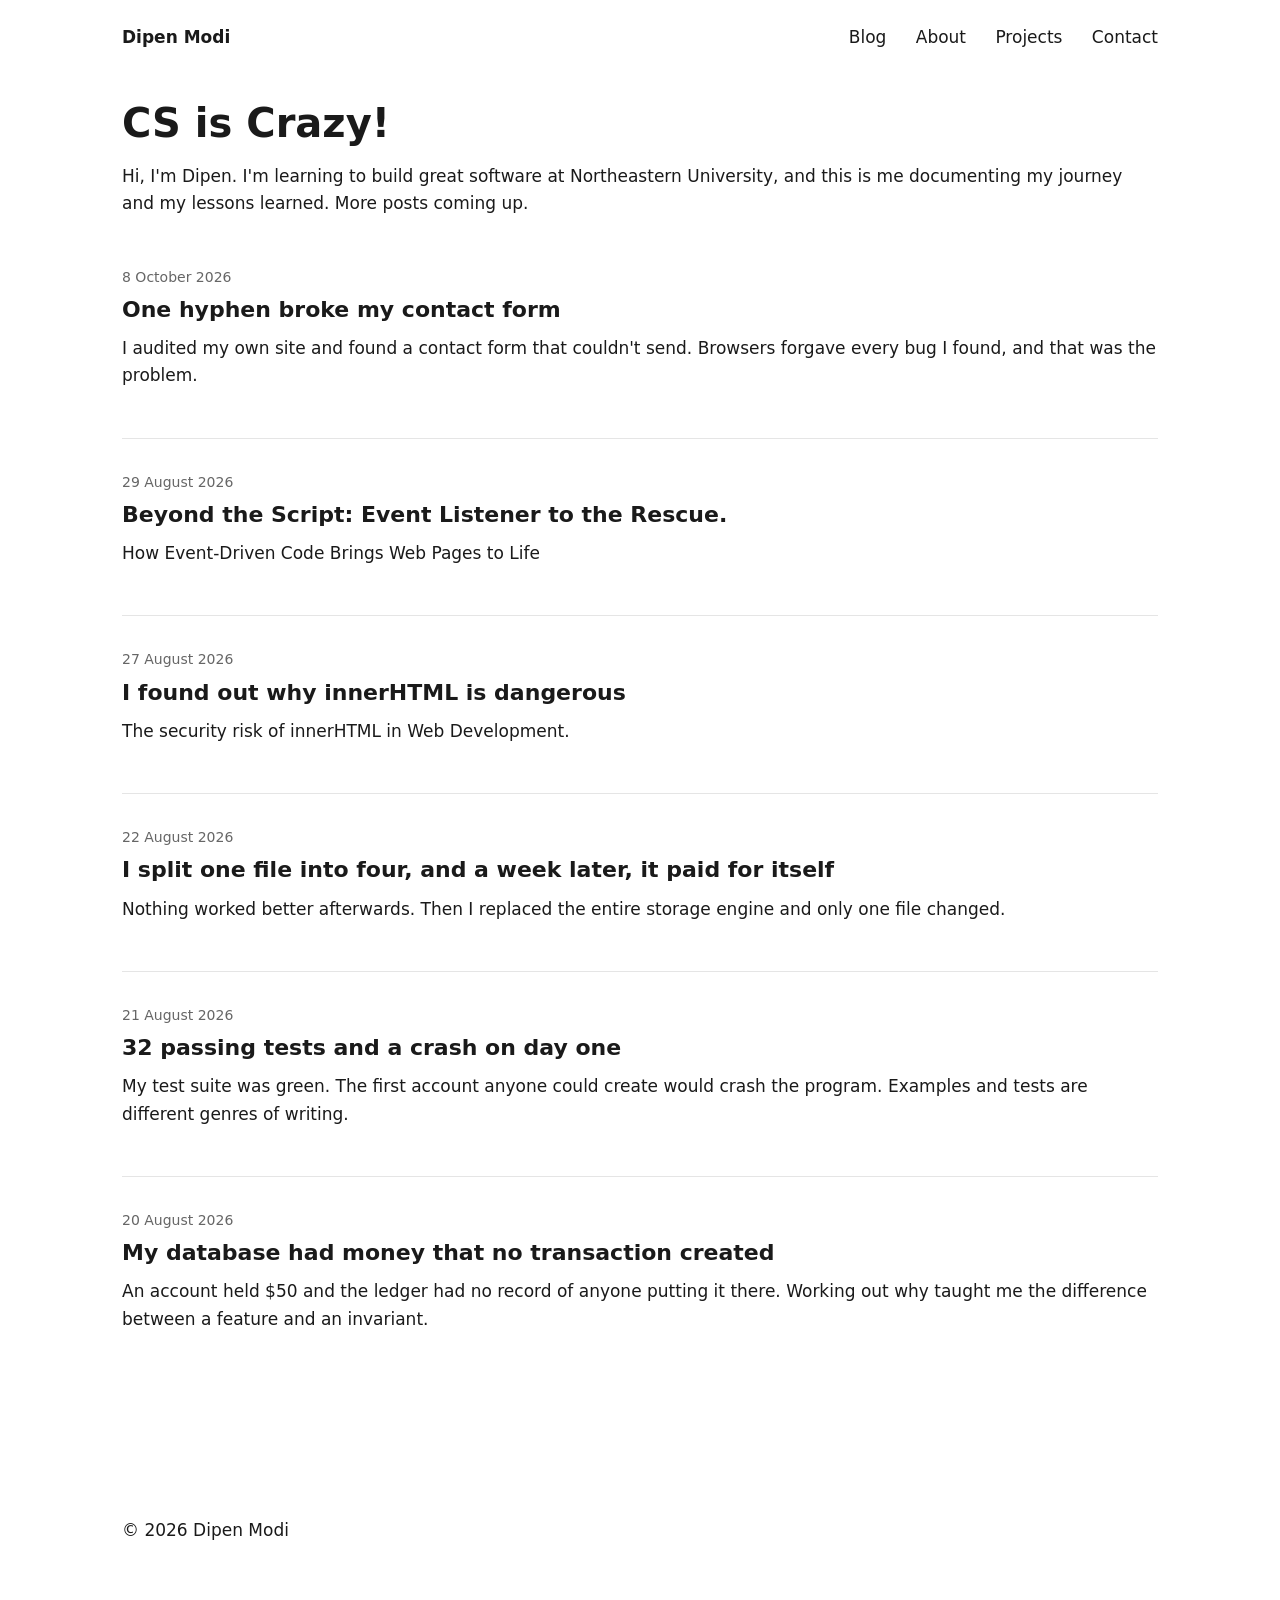
==== commit e72376a7: "Date audit post 8 October" ====
--- a/index.html
+++ b/index.html
@@ -28,7 +28,7 @@
             <section class="post-list prose">
 
                 <article class="post-item">
-                    <p class="post-date"><time datetime="2026-10-07">7 October 2026</time></p>
+                    <p class="post-date"><time datetime="2026-10-08">8 October 2026</time></p>
                     <h2><a href="/blog/one-hyphen-broke-my-contact-form/">One hyphen broke my contact form</a></h2>
                     <p>I audited my own site and found a contact form that couldn't send. Browsers forgave every bug I found, and that was the problem.</p>
                 </article>
